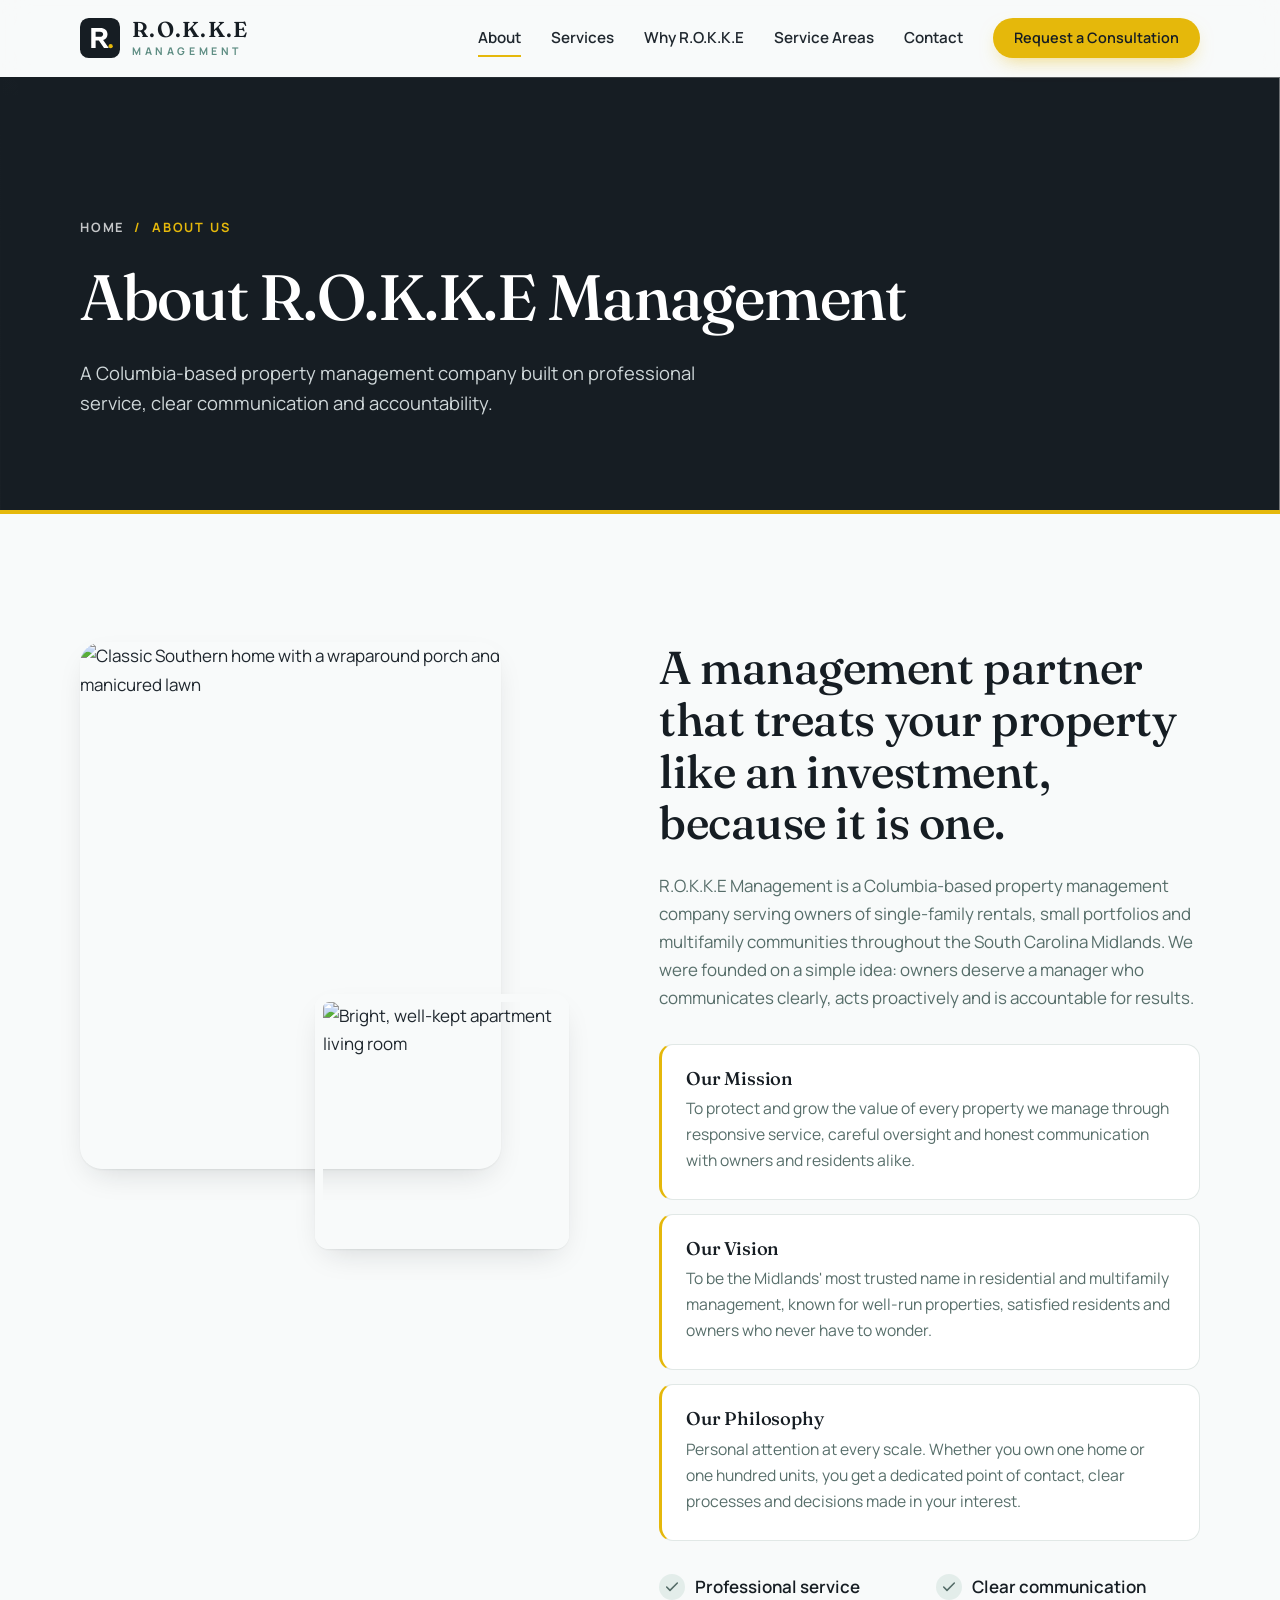
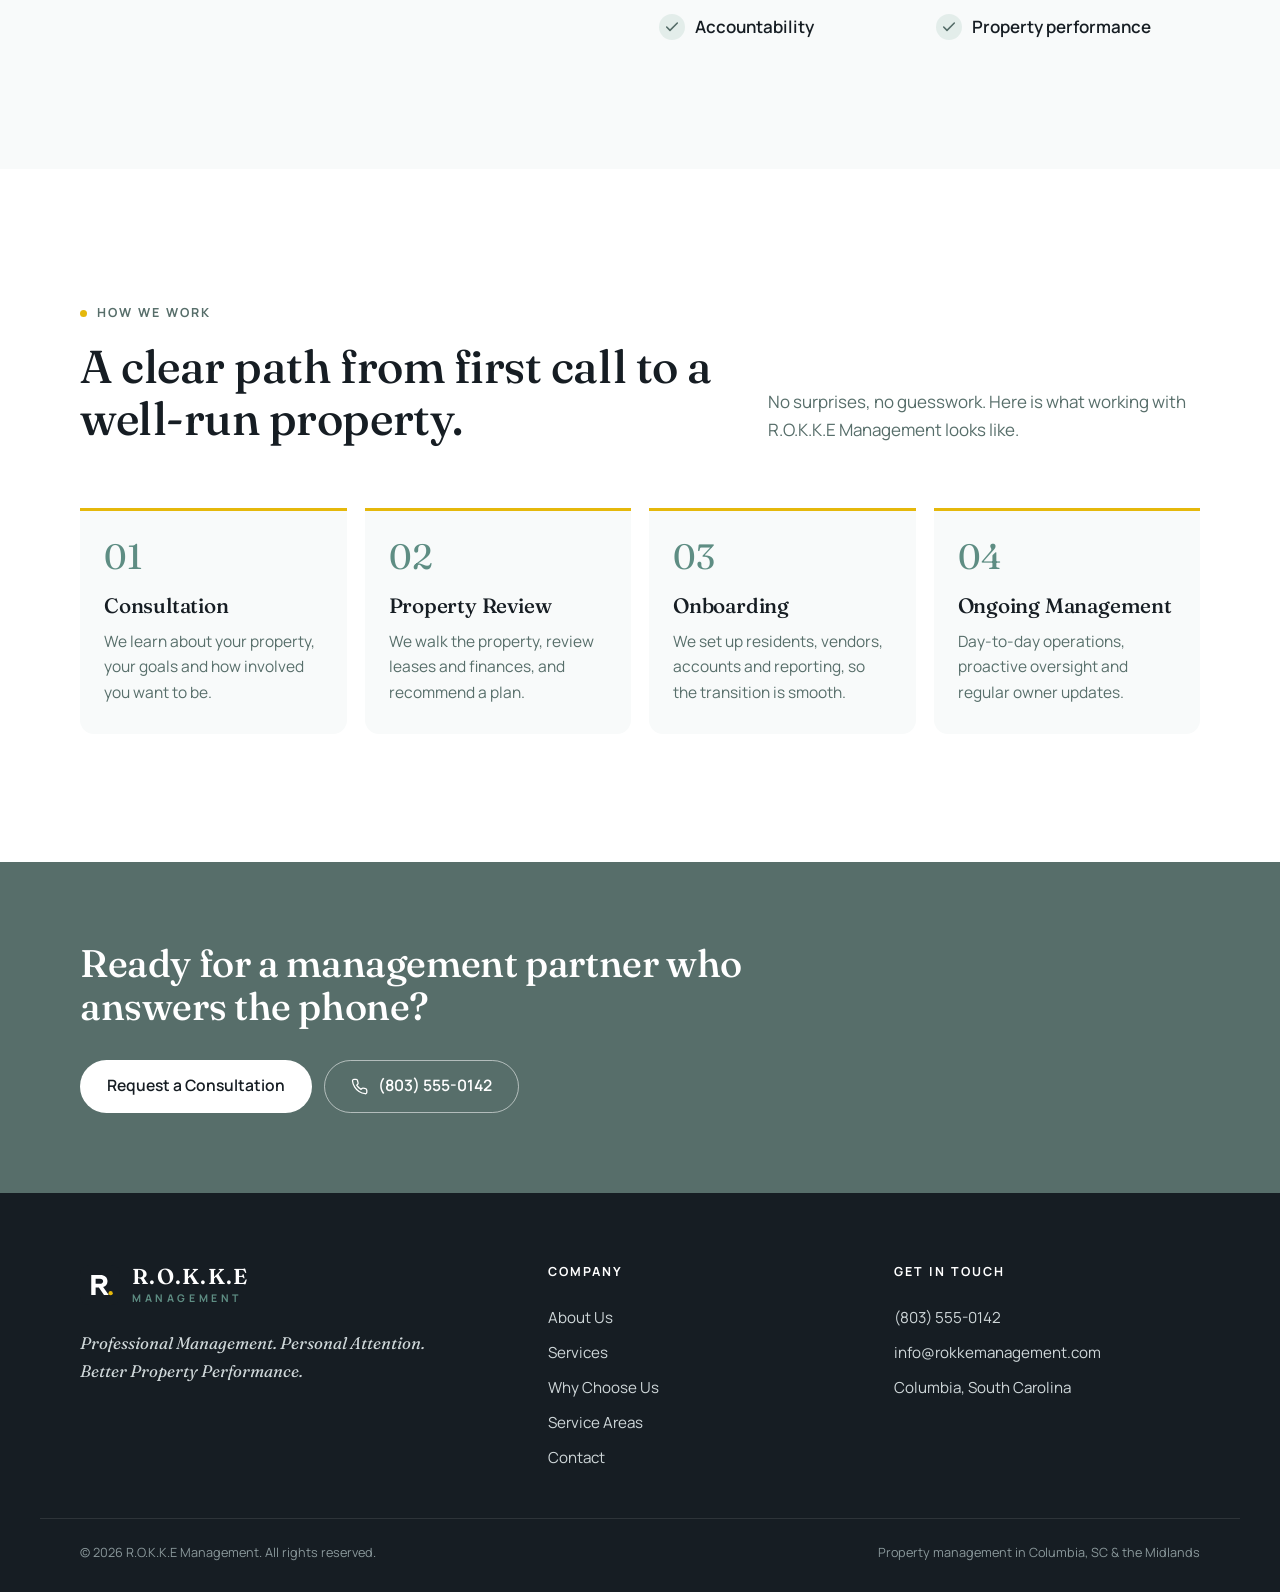
==== about.html @ ea4ce312 "first commit" ====
<!doctype html>
<html lang="en">
<head>
  <meta charset="utf-8">
  <meta name="viewport" content="width=device-width, initial-scale=1">

  <!-- ===== SEO ===== -->
  <title>About Us | R.O.K.K.E Management, Columbia SC Property Management</title>
  <meta name="description" content="Meet R.O.K.K.E Management, a Columbia, SC property management company committed to professional service, clear communication, accountability and property performance.">
  <link rel="canonical" href="https://www.rokkemanagement.com/about.html">
  <meta name="robots" content="index, follow">
  <meta name="theme-color" content="#161d23">
  <meta name="geo.region" content="US-SC">
  <meta name="geo.placename" content="Columbia, South Carolina">

  <meta property="og:type" content="website">
  <meta property="og:site_name" content="R.O.K.K.E Management">
  <meta property="og:title" content="About Us">
  <meta property="og:description" content="Meet R.O.K.K.E Management, a Columbia, SC property management company committed to professional service, clear communication, accountability and property performance.">
  <meta property="og:url" content="https://www.rokkemanagement.com/about.html">
  <meta property="og:image" content="https://images.unsplash.com/photo-1574362848149-11496d93a7c7?w=1200&h=630&fit=crop&q=80">
  <meta name="twitter:card" content="summary_large_image">

  <link rel="icon" href="assets/logo-mark.svg" type="image/svg+xml">
  <!-- Fonts -->
  <link rel="preconnect" href="https://fonts.googleapis.com">
  <link rel="preconnect" href="https://fonts.gstatic.com" crossorigin>
  <link rel="preconnect" href="https://images.unsplash.com">
  <link href="https://fonts.googleapis.com/css2?family=Fraunces:opsz,wght@9..144,400;9..144,500;9..144,600&family=Manrope:wght@400;500;600;700&display=swap" rel="stylesheet">

  <link rel="stylesheet" href="css/styles.css">
  <script>document.documentElement.classList.add("js");</script>


  <!-- ===== Google Analytics 4 =====
       Replace G-XXXXXXXXXX with your Measurement ID. Nothing loads until you do. -->
  <script>
    window.ROKKE_GA_ID = "G-XXXXXXXXXX";
    (function (id) {
      if (!id || id.indexOf("XXXX") !== -1) return;
      var s = document.createElement("script");
      s.async = true;
      s.src = "https://www.googletagmanager.com/gtag/js?id=" + id;
      document.head.appendChild(s);
      window.dataLayer = window.dataLayer || [];
      window.gtag = function () { dataLayer.push(arguments); };
      gtag("js", new Date());
      gtag("config", id);
    })(window.ROKKE_GA_ID);
  </script>
</head>
<body>
  <a class="skip-link" href="#main">Skip to content</a>
</head>
<body>
  <a class="skip-link" href="#main">Skip to content</a>

  <!-- Icon sprite -->
  <svg width="0" height="0" style="position:absolute" aria-hidden="true">
    <defs>
      <symbol id="i-building" viewBox="0 0 24 24"><path d="M4 21V5l8-2v18M12 7l8 3v11M2 21h20M7 8h2M7 12h2M7 16h2M15 13h2M15 17h2"/></symbol>
      <symbol id="i-key" viewBox="0 0 24 24"><circle cx="8" cy="15" r="4"/><path d="m11 12 9-9M17 6l3 3M14 9l2 2"/></symbol>
      <symbol id="i-dollar" viewBox="0 0 24 24"><path d="M12 2v20M17 6H9.5a3.5 3.5 0 0 0 0 7h5a3.5 3.5 0 0 1 0 7H6"/></symbol>
      <symbol id="i-doc" viewBox="0 0 24 24"><path d="M14 2H6a2 2 0 0 0-2 2v16a2 2 0 0 0 2 2h12a2 2 0 0 0 2-2V8z"/><path d="M14 2v6h6M8 13h8M8 17h5"/></symbol>
      <symbol id="i-search" viewBox="0 0 24 24"><circle cx="11" cy="11" r="7"/><path d="m21 21-4.3-4.3"/></symbol>
      <symbol id="i-wrench" viewBox="0 0 24 24"><path d="M14.7 6.3a4 4 0 0 0 5 5L21 13a6 6 0 0 1-8 1L6 21a2 2 0 0 1-3-3l7-7a6 6 0 0 1 1-8l1.7 1.3a4 4 0 0 0 1 2Z"/></symbol>
      <symbol id="i-users" viewBox="0 0 24 24"><circle cx="9" cy="8" r="4"/><path d="M2 21a7 7 0 0 1 14 0M16 4a4 4 0 0 1 0 8M22 21a7 7 0 0 0-4-6.3"/></symbol>
      <symbol id="i-chart" viewBox="0 0 24 24"><path d="M3 3v18h18M7 15l4-4 3 3 6-6"/></symbol>
      <symbol id="i-shield" viewBox="0 0 24 24"><path d="M12 22s8-4 8-10V5l-8-3-8 3v7c0 6 8 10 8 10Z"/><path d="m9 12 2 2 4-4"/></symbol>
      <symbol id="i-phone" viewBox="0 0 24 24"><path d="M22 16.9v3a2 2 0 0 1-2.2 2 19.8 19.8 0 0 1-8.6-3.1 19.5 19.5 0 0 1-6-6A19.8 19.8 0 0 1 2.1 4.2 2 2 0 0 1 4.1 2h3a2 2 0 0 1 2 1.7c.1 1 .4 1.9.7 2.8a2 2 0 0 1-.5 2.1L8 9.9a16 16 0 0 0 6 6l1.3-1.3a2 2 0 0 1 2.1-.4c.9.3 1.8.6 2.8.7a2 2 0 0 1 1.7 2Z"/></symbol>
      <symbol id="i-mail" viewBox="0 0 24 24"><rect x="2" y="4" width="20" height="16" rx="2"/><path d="m22 6-10 7L2 6"/></symbol>
      <symbol id="i-pin" viewBox="0 0 24 24"><path d="M20 10c0 6-8 12-8 12s-8-6-8-12a8 8 0 0 1 16 0Z"/><circle cx="12" cy="10" r="3"/></symbol>
      <symbol id="i-arrow" viewBox="0 0 24 24"><path d="M5 12h14M13 6l6 6-6 6"/></symbol>
      <symbol id="i-check" viewBox="0 0 24 24"><path d="M20 6 9 17l-5-5"/></symbol>
      <symbol id="i-fb" viewBox="0 0 24 24"><path d="M18 2h-3a5 5 0 0 0-5 5v3H7v4h3v8h4v-8h3l1-4h-4V7a1 1 0 0 1 1-1h3z"/></symbol>
      <symbol id="i-ig" viewBox="0 0 24 24"><rect x="2" y="2" width="20" height="20" rx="5"/><circle cx="12" cy="12" r="4"/><path d="M17.5 6.5h.01"/></symbol>
      <symbol id="i-in" viewBox="0 0 24 24"><path d="M16 8a6 6 0 0 1 6 6v7h-4v-7a2 2 0 0 0-4 0v7h-4v-7a6 6 0 0 1 6-6zM2 9h4v12H2z"/><circle cx="4" cy="4" r="2"/></symbol>
    </defs>
  </svg>

  <!-- ===== Header ===== -->
  <header class="site-header" id="top">
    <div class="container header-inner">
      <a href="index.html" class="brand" aria-label="R.O.K.K.E Management home">
        <img src="assets/logo-mark.svg" alt="" width="40" height="40">
        <span class="brand-text">
          <span class="brand-name">R.O.K.K.E</span>
          <span class="brand-sub">Management</span>
        </span>
      </a>

      <button class="nav-toggle" aria-expanded="false" aria-controls="site-nav" aria-label="Open menu">
        <span></span><span></span>
      </button>

      <nav class="site-nav" id="site-nav" aria-label="Main">
        <a href="about.html" aria-current="page">About</a>
        <a href="services.html">Services</a>
        <a href="why-rokke.html">Why R.O.K.K.E</a>
        <a href="service-areas.html">Service Areas</a>
        <a href="contact.html">Contact</a>
        <a href="contact.html" class="btn btn-primary btn-sm">Request a Consultation</a>
      </nav>
    </div>
  </header>

  <main id="main">
    <!-- ===== Page banner ===== -->
    <section class="page-hero">
      <img class="page-hero-bg" src="https://images.unsplash.com/photo-1570129477492-45c003edd2be?w=1800&q=75&auto=format&fit=crop" alt="" width="1800" height="900" fetchpriority="high">
      <div class="container page-hero-inner">
        <nav class="crumbs" aria-label="Breadcrumb"><a href="index.html">Home</a><span aria-hidden="true">/</span><span aria-current="page">About Us</span></nav>
        <h1>About R.O.K.K.E Management</h1>
        <p>A Columbia-based property management company built on professional service, clear communication and accountability.</p>
      </div>
    </section>

    <!-- ===== About ===== -->
    <section class="section about" id="about" aria-labelledby="about-title">
      <div class="container about-grid">
        <div class="about-media reveal">
          <img
            src="https://images.unsplash.com/photo-1570129477492-45c003edd2be?w=900&q=80&auto=format&fit=crop"
            alt="Classic Southern home with a wraparound porch and manicured lawn"
            width="900" height="600" loading="lazy">
          <img class="about-inset"
            src="https://images.unsplash.com/photo-1522708323590-d24dbb6b0267?w=600&q=75&auto=format&fit=crop"
            alt="Bright, well-kept apartment living room"
            width="600" height="400" loading="lazy">
        </div>

        <div class="about-copy">
          <h2 id="about-title" class="reveal">A management partner that treats your property like an investment, because it is one.</h2>
          <p class="reveal">
            R.O.K.K.E Management is a Columbia-based property management company serving owners of
            single-family rentals, small portfolios and multifamily communities throughout the
            South Carolina Midlands. We were founded on a simple idea: owners deserve a manager who
            communicates clearly, acts proactively and is accountable for results.
          </p>

          <div class="pillars">
            <article class="pillar reveal">
              <h3>Our Mission</h3>
              <p>To protect and grow the value of every property we manage through responsive service, careful oversight and honest communication with owners and residents alike.</p>
            </article>
            <article class="pillar reveal">
              <h3>Our Vision</h3>
              <p>To be the Midlands' most trusted name in residential and multifamily management, known for well-run properties, satisfied residents and owners who never have to wonder.</p>
            </article>
            <article class="pillar reveal">
              <h3>Our Philosophy</h3>
              <p>Personal attention at every scale. Whether you own one home or one hundred units, you get a dedicated point of contact, clear processes and decisions made in your interest.</p>
            </article>
          </div>

          <ul class="commitments reveal" aria-label="Our commitments">
            <li><svg class="ic"><use href="#i-check"/></svg>Professional service</li>
            <li><svg class="ic"><use href="#i-check"/></svg>Clear communication</li>
            <li><svg class="ic"><use href="#i-check"/></svg>Accountability</li>
            <li><svg class="ic"><use href="#i-check"/></svg>Property performance</li>
          </ul>
        </div>
      </div>
    </section>

    <!-- ===== How we work ===== -->
    <section class="section process" aria-labelledby="process-title">
      <div class="container">
        <header class="section-head">
          <div>
            <p class="eyebrow reveal">How We Work</p>
            <h2 id="process-title" class="reveal">A clear path from first call to a well-run property.</h2>
          </div>
          <p class="section-intro reveal">No surprises, no guesswork. Here is what working with R.O.K.K.E Management looks like.</p>
        </header>
        <ol class="steps">
          <li class="reveal"><span class="num">01</span><h3>Consultation</h3><p>We learn about your property, your goals and how involved you want to be.</p></li>
          <li class="reveal"><span class="num">02</span><h3>Property Review</h3><p>We walk the property, review leases and finances, and recommend a plan.</p></li>
          <li class="reveal"><span class="num">03</span><h3>Onboarding</h3><p>We set up residents, vendors, accounts and reporting, so the transition is smooth.</p></li>
          <li class="reveal"><span class="num">04</span><h3>Ongoing Management</h3><p>Day-to-day operations, proactive oversight and regular owner updates.</p></li>
        </ol>
      </div>
    </section>

    <!-- ===== CTA band ===== -->
    <section class="cta-band" aria-label="Request a consultation">
      <div class="container cta-inner reveal">
        <h2>Ready for a management partner who answers the phone?</h2>
        <div class="cta-actions">
          <a href="contact.html" class="btn btn-light">Request a Consultation</a>
          <a href="tel:+18035550142" class="btn btn-outline-light"><svg class="ic"><use href="#i-phone"/></svg> (803) 555-0142</a>
        </div>
      </div>
    </section>
  </main>

  <!-- ===== Footer ===== -->
  <footer class="site-footer">
    <div class="container footer-grid">
      <div class="footer-brand">
        <a href="index.html" class="brand brand--light" aria-label="Back to top">
          <img src="assets/logo-mark.svg" alt="" width="40" height="40">
          <span class="brand-text">
            <span class="brand-name">R.O.K.K.E</span>
            <span class="brand-sub">Management</span>
          </span>
        </a>
        <p>Professional Management. Personal Attention. Better Property Performance.</p>
      </div>
      <nav class="footer-nav" aria-label="Footer">
        <h4>Company</h4>
        <a href="about.html">About Us</a>
        <a href="services.html">Services</a>
        <a href="why-rokke.html">Why Choose Us</a>
        <a href="service-areas.html">Service Areas</a>
        <a href="contact.html">Contact</a>
      </nav>
      <div class="footer-contact">
        <h4>Get in touch</h4>
        <a href="tel:+18035550142">(803) 555-0142</a>
        <a href="mailto:info@rokkemanagement.com">info@rokkemanagement.com</a>
        <span>Columbia, South Carolina</span>
      </div>
    </div>
    <div class="container footer-bottom">
      <small>&copy; <span id="year">2026</span> R.O.K.K.E Management. All rights reserved.</small>
      <small>Property management in Columbia, SC &amp; the Midlands</small>
    </div>
  </footer>

  <script src="js/main.js" defer></script>
</body>
</html>
---- css/styles.css ----
/* ==========================================================================
   R.O.K.K.E Management — styles
   Brand tokens live in :root. Change colors/fonts here and they apply everywhere.
   ========================================================================== */

:root {
  /* Brand colors */
  /* ---- PALETTE: swap these values to re-theme the whole site ----
     Brand palette: #161d23 · #576e6a · #5e8d83 · #ffffff · #e5b80b */
  --charcoal: #161d23;      /* dark sections, headings, footer */
  --charcoal-2: #212b33;
  --ink: #1f272e;           /* body text */
  --muted: #576e6a;         /* secondary text (slate green) */
  --brand: #5e8d83;         /* sage teal: icons, highlights, borders */
  --brand-deep: #576e6a;    /* slate green: small accent text, links, CTA band */
  --accent: #e5b80b;        /* gold: primary buttons, accents on dark */
  --accent-deep: #cfa508;   /* gold button hover */
  --tint: #e3edea;          /* light teal tint */
  --tint-pale: #f1f6f5;     /* pale teal section backgrounds */
  --white: #ffffff;
  --paper: #f8fafa;         /* page background */
  --line: #e1e8e6;          /* borders */
  --on-dark: #cfd7d9;       /* text on charcoal */
  --on-dark-muted: #8a989b;

  /* Type */
  --font-display: "Fraunces", Georgia, "Times New Roman", serif;
  --font-body: "Manrope", system-ui, -apple-system, "Segoe UI", sans-serif;

  /* Layout */
  --container: 1200px;
  --gutter: clamp(16px, 4vw, 40px);
  --radius: 14px;
  --radius-lg: 22px;
  --shadow: 0 1px 2px rgba(22, 29, 35, .06), 0 12px 32px -12px rgba(22, 29, 35, .18);
  --header-h: 76px;
}

/* ---------- Base ---------- */
*, *::before, *::after { box-sizing: border-box; }
html { scroll-behavior: smooth; scroll-padding-top: calc(var(--header-h) + 8px); -webkit-text-size-adjust: 100%; }
body {
  margin: 0;
  font-family: var(--font-body);
  font-size: 17px;
  line-height: 1.65;
  color: var(--ink);
  background: var(--paper);
  -webkit-font-smoothing: antialiased;
  overflow-x: hidden;
}
img { max-width: 100%; height: auto; display: block; }
a { color: inherit; }
h1, h2, h3, h4 { font-family: var(--font-display); font-weight: 500; color: var(--charcoal); line-height: 1.12; margin: 0 0 .5em; letter-spacing: -0.01em; }
h2 { font-size: clamp(2rem, 3.6vw, 3rem); }
h3 { font-size: 1.3rem; line-height: 1.25; }
p { margin: 0 0 1.1em; }
:focus-visible { outline: 3px solid var(--brand); outline-offset: 3px; border-radius: 4px; }

.container { width: 100%; max-width: var(--container); margin: 0 auto; padding: 0 var(--gutter); }
.section { padding: clamp(72px, 10vw, 128px) 0; }

.skip-link { position: absolute; left: -999px; top: 8px; background: var(--charcoal); color: #fff; padding: 10px 16px; border-radius: 8px; z-index: 100; }
.skip-link:focus { left: 8px; }

.ic { width: 1.1em; height: 1.1em; fill: none; stroke: currentColor; stroke-width: 1.8; stroke-linecap: round; stroke-linejoin: round; flex: none; }
.ic-lg { width: 30px; height: 30px; stroke-width: 1.5; }

.eyebrow {
  display: inline-flex; align-items: center; gap: 10px;
  font-size: .78rem; font-weight: 700; letter-spacing: .16em; text-transform: uppercase;
  color: var(--brand-deep); margin-bottom: 1.1rem;
}
.eyebrow::before { content: ""; width: 7px; height: 7px; border-radius: 50%; background: var(--accent); }
.eyebrow--light { color: var(--accent); }

/* ---------- Buttons ---------- */
.btn {
  display: inline-flex; align-items: center; justify-content: center; gap: 10px;
  font: 600 .98rem/1 var(--font-body);
  padding: 17px 26px; border-radius: 999px; border: 1.5px solid transparent;
  text-decoration: none; cursor: pointer; transition: background .2s, color .2s, border-color .2s, transform .2s, box-shadow .2s;
  white-space: nowrap;
}
.btn .ic { transition: transform .2s; }
.btn:hover .ic { transform: translateX(3px); }
.btn-primary { background: var(--accent); color: var(--charcoal); box-shadow: 0 8px 20px -8px rgba(229, 184, 11, .6); }
.btn-primary:hover { background: var(--accent-deep); transform: translateY(-1px); }
.btn-ghost { border-color: var(--charcoal); color: var(--charcoal); }
.btn-ghost:hover { background: var(--charcoal); color: #fff; }
.btn-light { background: #fff; color: var(--charcoal); }
.btn-light:hover { background: var(--tint); }
.btn-outline-light { border-color: rgba(255,255,255,.55); color: #fff; }
.btn-outline-light:hover { background: rgba(255,255,255,.12); border-color: #fff; }
.btn-sm { padding: 12px 20px; font-size: .9rem; }
.btn-block { width: 100%; }

.text-link { display: inline-flex; align-items: center; gap: 8px; font-weight: 700; color: var(--brand-deep); text-decoration: none; }
.text-link:hover .ic { transform: translateX(3px); }
.text-link .ic { transition: transform .2s; }

/* ---------- Header ---------- */
.site-header {
  position: sticky; top: 0; z-index: 50;
  background: rgba(248, 250, 250, .86);
  backdrop-filter: saturate(160%) blur(14px);
  -webkit-backdrop-filter: saturate(160%) blur(14px);
  border-bottom: 1px solid transparent;
  transition: border-color .3s, box-shadow .3s;
}
.site-header.is-scrolled { border-color: var(--line); box-shadow: 0 6px 24px -18px rgba(22,29,35,.4); }
.header-inner { display: flex; align-items: center; justify-content: space-between; height: var(--header-h); }

.brand { display: inline-flex; align-items: center; gap: 12px; text-decoration: none; }
.brand-text { display: flex; flex-direction: column; line-height: 1; }
.brand-name { font-family: var(--font-display); font-weight: 600; font-size: 1.35rem; letter-spacing: .06em; color: var(--charcoal); }
.brand-sub { font-size: .66rem; font-weight: 700; letter-spacing: .34em; text-transform: uppercase; color: var(--brand); margin-top: 5px; }
.brand--light .brand-name { color: #fff; }

.site-nav { display: flex; align-items: center; gap: 30px; }
.site-nav a[aria-current="page"] { color: var(--brand-deep); }
.site-nav a:not(.btn) { text-decoration: none; font-weight: 600; font-size: .95rem; color: var(--ink); position: relative; }
.site-nav a:not(.btn)::after { content: ""; position: absolute; left: 0; right: 0; bottom: -6px; height: 2px; background: var(--accent); transform: scaleX(0); transform-origin: left; transition: transform .25s; }
.site-nav a:not(.btn):hover::after, .site-nav a[aria-current="page"]::after { transform: scaleX(1); }

.nav-toggle { display: none; width: 44px; height: 44px; border: 0; background: none; cursor: pointer; position: relative; }
.nav-toggle span { position: absolute; left: 11px; right: 11px; height: 2px; background: var(--charcoal); border-radius: 2px; transition: transform .25s, top .25s; }
.nav-toggle span:first-child { top: 17px; }
.nav-toggle span:last-child { top: 25px; }
.nav-toggle[aria-expanded="true"] span:first-child { top: 21px; transform: rotate(45deg); }
.nav-toggle[aria-expanded="true"] span:last-child { top: 21px; transform: rotate(-45deg); }

/* ---------- Hero ---------- */
.hero { padding: clamp(40px, 6vw, 80px) 0 0; position: relative; }
.hero::before {
  content: ""; position: absolute; inset: 0 0 auto auto; width: 46%; height: 78%;
  background: var(--tint-pale); border-bottom-left-radius: 160px; z-index: -1;
}
.hero-grid { display: grid; grid-template-columns: 1.08fr .92fr; gap: clamp(32px, 6vw, 80px); align-items: center; }
.hero h1 { font-size: clamp(2.5rem, 5.4vw, 4.4rem); line-height: 1.04; letter-spacing: -0.025em; margin-bottom: 1.6rem; }
.hero h1 em { font-style: italic; color: var(--brand); font-weight: 400; }
.hero-lede { font-size: 1.12rem; color: var(--muted); max-width: 34em; margin-bottom: 2rem; }
.hero-actions { display: flex; flex-wrap: wrap; gap: 14px; margin-bottom: 2.2rem; }
.hero-points { list-style: none; padding: 0; margin: 0; display: flex; flex-wrap: wrap; gap: 8px 22px; font-weight: 600; font-size: .92rem; color: var(--charcoal); }
.hero-points li { display: inline-flex; align-items: center; gap: 8px; }
.hero-points li::before { content: ""; width: 6px; height: 6px; border-radius: 50%; background: var(--accent); }

.hero-media { position: relative; }
.hero-photo { margin: 0; border-radius: var(--radius-lg); overflow: hidden; aspect-ratio: 4 / 5; box-shadow: var(--shadow); }
.hero-photo img { width: 100%; height: 100%; object-fit: cover; }
.hero-card {
  position: absolute; left: -36px; bottom: 40px;
  display: flex; align-items: center; gap: 14px;
  background: #fff; padding: 16px 22px; border-radius: var(--radius); box-shadow: var(--shadow);
  font-size: .9rem; line-height: 1.35;
}
.hero-card strong { display: block; color: var(--charcoal); }
.hero-card span:not(.dot) { color: var(--muted); }
.hero-card .dot { width: 10px; height: 10px; border-radius: 50%; background: var(--brand); box-shadow: 0 0 0 5px rgba(94,141,131,.2); flex: none; }

.overview {
  list-style: none; margin: clamp(48px, 7vw, 88px) 0 0; padding: 26px 0;
  display: grid; grid-template-columns: repeat(4, 1fr); gap: 20px;
  border-top: 1px solid var(--line); border-bottom: 1px solid var(--line);
}
.overview li { display: flex; align-items: center; gap: 12px; font-weight: 600; color: var(--charcoal); font-size: .95rem; }
.overview .ic { width: 22px; height: 22px; color: var(--brand); }

/* ---------- About ---------- */
.about-grid { display: grid; grid-template-columns: .95fr 1.05fr; gap: clamp(40px, 7vw, 96px); align-items: start; }
.about-media { position: relative; padding-bottom: 80px; position: sticky; top: calc(var(--header-h) + 24px); }
.about-media > img:first-child { border-radius: var(--radius-lg); aspect-ratio: 4 / 5; object-fit: cover; width: 86%; box-shadow: var(--shadow); }
.about-inset { position: absolute; right: 0; bottom: 0; width: 52%; aspect-ratio: 1; object-fit: cover; border-radius: var(--radius); border: 8px solid var(--paper); box-shadow: var(--shadow); }
.about-copy > p { color: var(--muted); font-size: 1.06rem; }

.pillars { display: grid; gap: 14px; margin: 2rem 0; }
.pillar { background: #fff; border: 1px solid var(--line); border-radius: var(--radius); padding: 22px 24px 8px; border-left: 3px solid var(--accent); }
.pillar h3 { font-size: 1.15rem; margin-bottom: .35em; }
.pillar p { color: var(--muted); font-size: .98rem; }

.commitments { list-style: none; padding: 0; margin: 0; display: grid; grid-template-columns: 1fr 1fr; gap: 12px; }
.commitments li { display: flex; align-items: center; gap: 10px; font-weight: 600; color: var(--charcoal); }
.commitments .ic { width: 26px; height: 26px; padding: 5px; border-radius: 50%; background: var(--tint); color: var(--brand-deep); stroke-width: 2.4; }

/* ---------- Services ---------- */
.services { background: var(--white); }
.section-head { display: grid; grid-template-columns: 1.2fr .8fr; gap: 40px; align-items: end; margin-bottom: clamp(40px, 5vw, 64px); }
.section-head h2 { margin: 0; max-width: 16em; }
.section-intro { color: var(--muted); margin: 0; }

.service-grid { display: grid; grid-template-columns: repeat(3, 1fr); gap: 18px; }
.service-card {
  position: relative; background: var(--paper); border: 1px solid var(--line); border-radius: var(--radius);
  padding: 30px 28px 26px; transition: transform .25s, box-shadow .25s, border-color .25s;
}
.service-card:hover { transform: translateY(-4px); box-shadow: var(--shadow); border-color: transparent; }
.service-card .ic-lg { color: var(--brand); margin-bottom: 22px; }
.service-card h3 { margin-bottom: .55em; }
.service-card p { color: var(--muted); font-size: .97rem; margin: 0; }
.service-card .num { position: absolute; top: 24px; right: 26px; font-family: var(--font-display); font-size: .95rem; color: #b8c6c3; }

.service-card--feature {
  grid-column: span 2; grid-row: span 2;
  background: var(--charcoal); border-color: var(--charcoal); color: var(--on-dark);
  display: flex; flex-direction: column; justify-content: flex-end; min-height: 280px;
}
.service-card--feature h3 { color: #fff; font-size: 1.75rem; }
.service-card--feature p { color: var(--on-dark); max-width: 36em; margin-bottom: 1.4em; }
.service-card--feature .ic-lg { color: var(--accent); }
.service-card--feature .num { color: rgba(255,255,255,.4); }
.service-card--feature .text-link { color: var(--accent); }

/* ---------- Why ---------- */
.why { background: var(--charcoal); color: var(--on-dark); position: relative; overflow: hidden; }
.why::after {
  content: "R"; position: absolute; right: -40px; bottom: -180px;
  font-family: var(--font-display); font-size: 620px; line-height: 1; color: rgba(255,255,255,.025); pointer-events: none;
}
.why-grid { display: grid; grid-template-columns: .85fr 1.15fr; gap: clamp(40px, 7vw, 96px); align-items: start; position: relative; z-index: 1; }
.why-head { position: sticky; top: calc(var(--header-h) + 32px); }
.why h2 { color: #fff; }
.why-head p { margin-bottom: 2rem; }
.why-list { list-style: none; margin: 0; padding: 0; counter-reset: why; }
.why-list li {
  counter-increment: why; display: grid; grid-template-columns: 56px 1fr; column-gap: 12px;
  padding: 26px 0; border-top: 1px solid rgba(255,255,255,.1);
}
.why-list li:last-child { border-bottom: 1px solid rgba(255,255,255,.1); }
.why-list li::before { content: counter(why, decimal-leading-zero); grid-row: span 2; font-family: var(--font-display); color: var(--accent); font-size: 1.05rem; padding-top: 3px; }
.why-list h3 { color: #fff; font-size: 1.35rem; margin-bottom: .3em; }
.why-list p { margin: 0; }

/* ---------- Areas ---------- */
.areas-grid { display: grid; grid-template-columns: 1fr 1fr; gap: clamp(40px, 7vw, 96px); align-items: center; }
.areas-media { position: relative; }
.areas-media img { border-radius: var(--radius-lg); aspect-ratio: 5 / 4; object-fit: cover; width: 100%; box-shadow: var(--shadow); }
.areas-badge {
  position: absolute; right: -20px; top: 28px; display: flex; align-items: center; gap: 12px;
  background: var(--accent); color: var(--charcoal); padding: 16px 20px; border-radius: var(--radius); line-height: 1.3; font-size: .9rem; box-shadow: var(--shadow);
}
.areas-badge .ic { width: 26px; height: 26px; }
.areas-copy > p { color: var(--muted); font-size: 1.06rem; }
.area-list { list-style: none; padding: 0; margin: 1.6rem 0 0; display: flex; flex-wrap: wrap; gap: 10px; }
.area-list li { padding: 10px 18px; border-radius: 999px; background: #fff; border: 1px solid var(--line); font-weight: 600; font-size: .94rem; color: var(--charcoal); }
.area-list li.is-primary { background: var(--charcoal); border-color: var(--charcoal); color: #fff; }

/* ---------- CTA band ---------- */
.cta-band { background: var(--brand-deep); color: #fff; padding: clamp(48px, 7vw, 80px) 0; }
.cta-inner { display: flex; align-items: center; justify-content: space-between; gap: 32px; flex-wrap: wrap; }
.cta-inner h2 { color: #fff; margin: 0; font-size: clamp(1.7rem, 3vw, 2.4rem); max-width: 18em; }
.cta-actions { display: flex; gap: 12px; flex-wrap: wrap; }

/* ---------- Contact ---------- */
.contact { background: var(--tint-pale); }
.contact-grid { display: grid; grid-template-columns: .8fr 1.2fr; gap: clamp(40px, 6vw, 80px); align-items: start; }
.contact-info > p { color: var(--muted); font-size: 1.06rem; }
.contact-list { list-style: none; padding: 0; margin: 2rem 0; display: grid; gap: 18px; }
.contact-list li { display: flex; align-items: center; gap: 16px; }
.contact-ic { width: 48px; height: 48px; display: grid; place-items: center; border-radius: 50%; background: #fff; color: var(--brand); box-shadow: 0 4px 14px -8px rgba(22,29,35,.3); flex: none; }
.contact-ic .ic { width: 20px; height: 20px; }
.contact-list small { display: block; font-size: .75rem; letter-spacing: .12em; text-transform: uppercase; color: var(--muted); font-weight: 700; }
.contact-list a, .contact-list span { font-weight: 600; color: var(--charcoal); text-decoration: none; overflow-wrap: anywhere; }
.contact-list a:hover { color: var(--brand-deep); }

.social { display: flex; gap: 10px; }
.social a { width: 44px; height: 44px; display: grid; place-items: center; border-radius: 50%; border: 1.5px solid var(--charcoal); color: var(--charcoal); transition: background .2s, color .2s; }
.social a:hover { background: var(--charcoal); color: #fff; }

.contact-form { background: #fff; border-radius: var(--radius-lg); padding: clamp(24px, 4vw, 44px); box-shadow: var(--shadow); }
.form-title { font-size: 1.6rem; margin-bottom: 1.2rem; }
.field-row { display: grid; grid-template-columns: 1fr 1fr; gap: 16px; }
.field { margin: 0 0 18px; display: flex; flex-direction: column; gap: 7px; min-width: 0; }
fieldset.field { border: 0; padding: 0; }
.field label, .field legend { font-size: .88rem; font-weight: 700; color: var(--charcoal); padding: 0; }
.field label span { color: var(--brand-deep); }
.field legend { margin-bottom: 10px; }
.field input, .field select, .field textarea {
  font: inherit; font-size: 1rem; color: var(--ink); width: 100%;
  padding: 13px 15px; border: 1.5px solid var(--line); border-radius: 10px; background: var(--paper);
  transition: border-color .2s, box-shadow .2s, background .2s;
}
.field select { appearance: none; background-image: url("data:image/svg+xml,%3Csvg xmlns='http://www.w3.org/2000/svg' width='12' height='8' fill='none' stroke='%23161d23' stroke-width='1.8'%3E%3Cpath d='m1 1.5 5 5 5-5'/%3E%3C/svg%3E"); background-repeat: no-repeat; background-position: right 15px center; padding-right: 40px; }
.field input:focus, .field select:focus, .field textarea:focus { outline: none; border-color: var(--brand); background: #fff; box-shadow: 0 0 0 4px rgba(94,141,131,.18); }
.field.has-error input, .field.has-error select { border-color: #c0392b; }
.field textarea { resize: vertical; }
.checks { display: grid; grid-template-columns: 1fr 1fr; gap: 10px 16px; }
.checks label { display: flex; align-items: center; gap: 10px; font-weight: 500; font-size: .94rem; color: var(--ink); cursor: pointer; }
.checks input { width: 18px; height: 18px; accent-color: var(--brand); flex: none; padding: 0; }
.hp { position: absolute; left: -9999px; }
.form-status { margin: 14px 0 0; font-weight: 600; font-size: .95rem; min-height: 1px; }
.form-status.is-error { color: #b0302a; }
.form-status.is-success { color: #1f7a4d; }
.form-note { font-size: .82rem; color: var(--muted); margin: 8px 0 0; text-align: center; }

/* ---------- Footer ---------- */
.site-footer { background: var(--charcoal); color: var(--on-dark); padding: 72px 0 28px; font-size: .95rem; }
.footer-grid { display: grid; grid-template-columns: 1.4fr 1fr 1fr; gap: 40px; padding-bottom: 48px; border-bottom: 1px solid rgba(255,255,255,.1); }
.footer-brand p { margin-top: 18px; max-width: 22em; font-family: var(--font-display); font-style: italic; font-size: 1.05rem; color: var(--on-dark); }
.site-footer h4 { color: #fff; font-family: var(--font-body); font-size: .78rem; font-weight: 700; letter-spacing: .16em; text-transform: uppercase; margin-bottom: 16px; }
.footer-nav, .footer-contact { display: flex; flex-direction: column; gap: 10px; }
.site-footer a { text-decoration: none; overflow-wrap: anywhere; }
.site-footer a:hover { color: var(--accent); }
.footer-bottom { display: flex; justify-content: space-between; flex-wrap: wrap; gap: 10px; padding-top: 24px; color: var(--on-dark-muted); }

/* ---------- Page banner (inner pages) ---------- */
.page-hero { position: relative; overflow: hidden; background: var(--charcoal); color: var(--on-dark); padding: clamp(72px, 11vw, 140px) 0 clamp(56px, 8vw, 96px); isolation: isolate; }
.page-hero-bg { position: absolute; inset: 0; width: 100%; height: 100%; object-fit: cover; z-index: -2; }
.page-hero::before { content: ""; position: absolute; inset: 0; z-index: -1;
  background: linear-gradient(100deg, var(--charcoal) 0%, rgba(22,29,35,.88) 45%, rgba(22,29,35,.45) 100%); }
.page-hero::after { content: ""; position: absolute; left: 0; right: 0; bottom: 0; height: 4px; background: var(--accent); }
.page-hero h1 { color: #fff; font-size: clamp(2.4rem, 5vw, 4rem); letter-spacing: -0.02em; max-width: 14em; margin-bottom: .4em; }
.page-hero p { font-size: 1.15rem; max-width: 34em; margin: 0; color: var(--on-dark); }
.crumbs { display: flex; gap: 10px; font-size: .8rem; font-weight: 700; letter-spacing: .14em; text-transform: uppercase; margin-bottom: 1.4rem; color: var(--accent); }
.crumbs a { text-decoration: none; color: #fff; opacity: .75; }
.crumbs a:hover { opacity: 1; }

/* ---------- Home: explore cards ---------- */
.explore { background: var(--white); }
.explore-grid { display: grid; grid-template-columns: repeat(4, 1fr); gap: 18px; }
.explore-card { display: flex; flex-direction: column; text-decoration: none; background: var(--paper); border: 1px solid var(--line); border-radius: var(--radius); overflow: hidden; transition: transform .25s, box-shadow .25s; }
.explore-card:hover { transform: translateY(-4px); box-shadow: var(--shadow); }
.explore-card img { aspect-ratio: 4 / 3; object-fit: cover; width: 100%; transition: transform .5s; }
.explore-card:hover img { transform: scale(1.04); }
.explore-card > div { padding: 22px 22px 24px; display: flex; flex-direction: column; flex: 1; }
.explore-card .num { font-family: var(--font-display); color: var(--brand); font-size: .95rem; margin-bottom: 6px; }
.explore-card p { color: var(--muted); font-size: .95rem; flex: 1; }

/* ---------- About: process steps ---------- */
.process { background: var(--white); }
.steps { list-style: none; margin: 0; padding: 0; display: grid; grid-template-columns: repeat(4, 1fr); gap: 18px; }
.steps li { padding: 28px 24px; border-top: 3px solid var(--accent); background: var(--paper); border-radius: 0 0 var(--radius) var(--radius); }
.steps .num { display: block; font-family: var(--font-display); font-size: 2.2rem; color: var(--brand); line-height: 1; margin-bottom: 18px; }
.steps p { color: var(--muted); font-size: .97rem; margin: 0; }

/* ---------- Services: property types ---------- */
.types { background: var(--tint-pale); }
.types-grid { display: grid; grid-template-columns: repeat(3, 1fr); gap: 18px; }
.type-card { background: #fff; border-radius: var(--radius); padding: 32px 28px; box-shadow: 0 4px 18px -12px rgba(22,29,35,.25); }
.type-card .ic-lg { color: var(--brand); margin-bottom: 20px; }
.type-card p { color: var(--muted); margin: 0; font-size: .97rem; }

@media (max-width: 1080px) {
  .explore-grid, .steps { grid-template-columns: repeat(2, 1fr); }
}
@media (max-width: 700px) {
  .explore-grid, .steps, .types-grid { grid-template-columns: 1fr; }
}

/* ---------- Reveal animation ---------- */
.js .reveal { opacity: 0; transform: translateY(18px); transition: opacity .7s ease, transform .7s cubic-bezier(.2,.7,.2,1); }
.js .reveal.is-visible { opacity: 1; transform: none; }
@media (prefers-reduced-motion: reduce) {
  html { scroll-behavior: auto; }
  .js .reveal { opacity: 1; transform: none; transition: none; }
  *, *::before, *::after { transition-duration: 0s !important; }
}

/* ---------- Responsive ---------- */
@media (max-width: 1080px) {
  .site-nav { gap: 22px; }
  .service-grid { grid-template-columns: repeat(2, 1fr); }
  .service-card--feature { grid-row: span 1; }
}

@media (max-width: 900px) {
  :root { --header-h: 68px; }
  .nav-toggle { display: block; }
  .site-nav {
    position: fixed; inset: var(--header-h) 0 auto 0;
    flex-direction: column; align-items: stretch; gap: 0;
    background: var(--paper); padding: 8px var(--gutter) 24px; border-bottom: 1px solid var(--line);
    box-shadow: 0 20px 30px -20px rgba(22,29,35,.3);
    transform: translateY(-8px); opacity: 0; visibility: hidden; transition: opacity .2s, transform .2s, visibility .2s;
  }
  .site-nav.is-open { transform: none; opacity: 1; visibility: visible; }
  .site-nav a:not(.btn) { padding: 15px 0; border-bottom: 1px solid var(--line); font-size: 1.05rem; }
  .site-nav a:not(.btn)::after { display: none; }
  .site-nav .btn { margin-top: 18px; }

  .hero::before { width: 100%; height: 52%; top: auto; bottom: 0; border-radius: 0; }
  .hero-grid, .about-grid, .why-grid, .areas-grid, .contact-grid, .section-head { grid-template-columns: 1fr; }
  .hero-photo { aspect-ratio: 4 / 3; }
  .hero-card { left: 16px; bottom: 16px; right: 16px; }
  .overview { grid-template-columns: 1fr 1fr; }
  .about-media, .why-head { position: relative; top: 0; }
  .about-media { padding-bottom: 56px; }
  .areas-badge { right: 16px; }
  .footer-grid { grid-template-columns: 1fr 1fr; }
  .footer-brand { grid-column: 1 / -1; }
}

@media (max-width: 600px) {
  body { font-size: 16px; }
  .brand-name { font-size: 1.2rem; }
  .hero-actions .btn { width: 100%; }
  .overview { grid-template-columns: 1fr; gap: 14px; }
  .service-grid { grid-template-columns: 1fr; }
  .service-card--feature { grid-column: auto; min-height: 0; }
  .commitments, .field-row, .checks { grid-template-columns: 1fr; }
  .field-row { gap: 0; }
  .cta-actions, .cta-actions .btn { width: 100%; }
  .footer-grid { grid-template-columns: 1fr; }
  .why::after { font-size: 380px; bottom: -100px; }
}
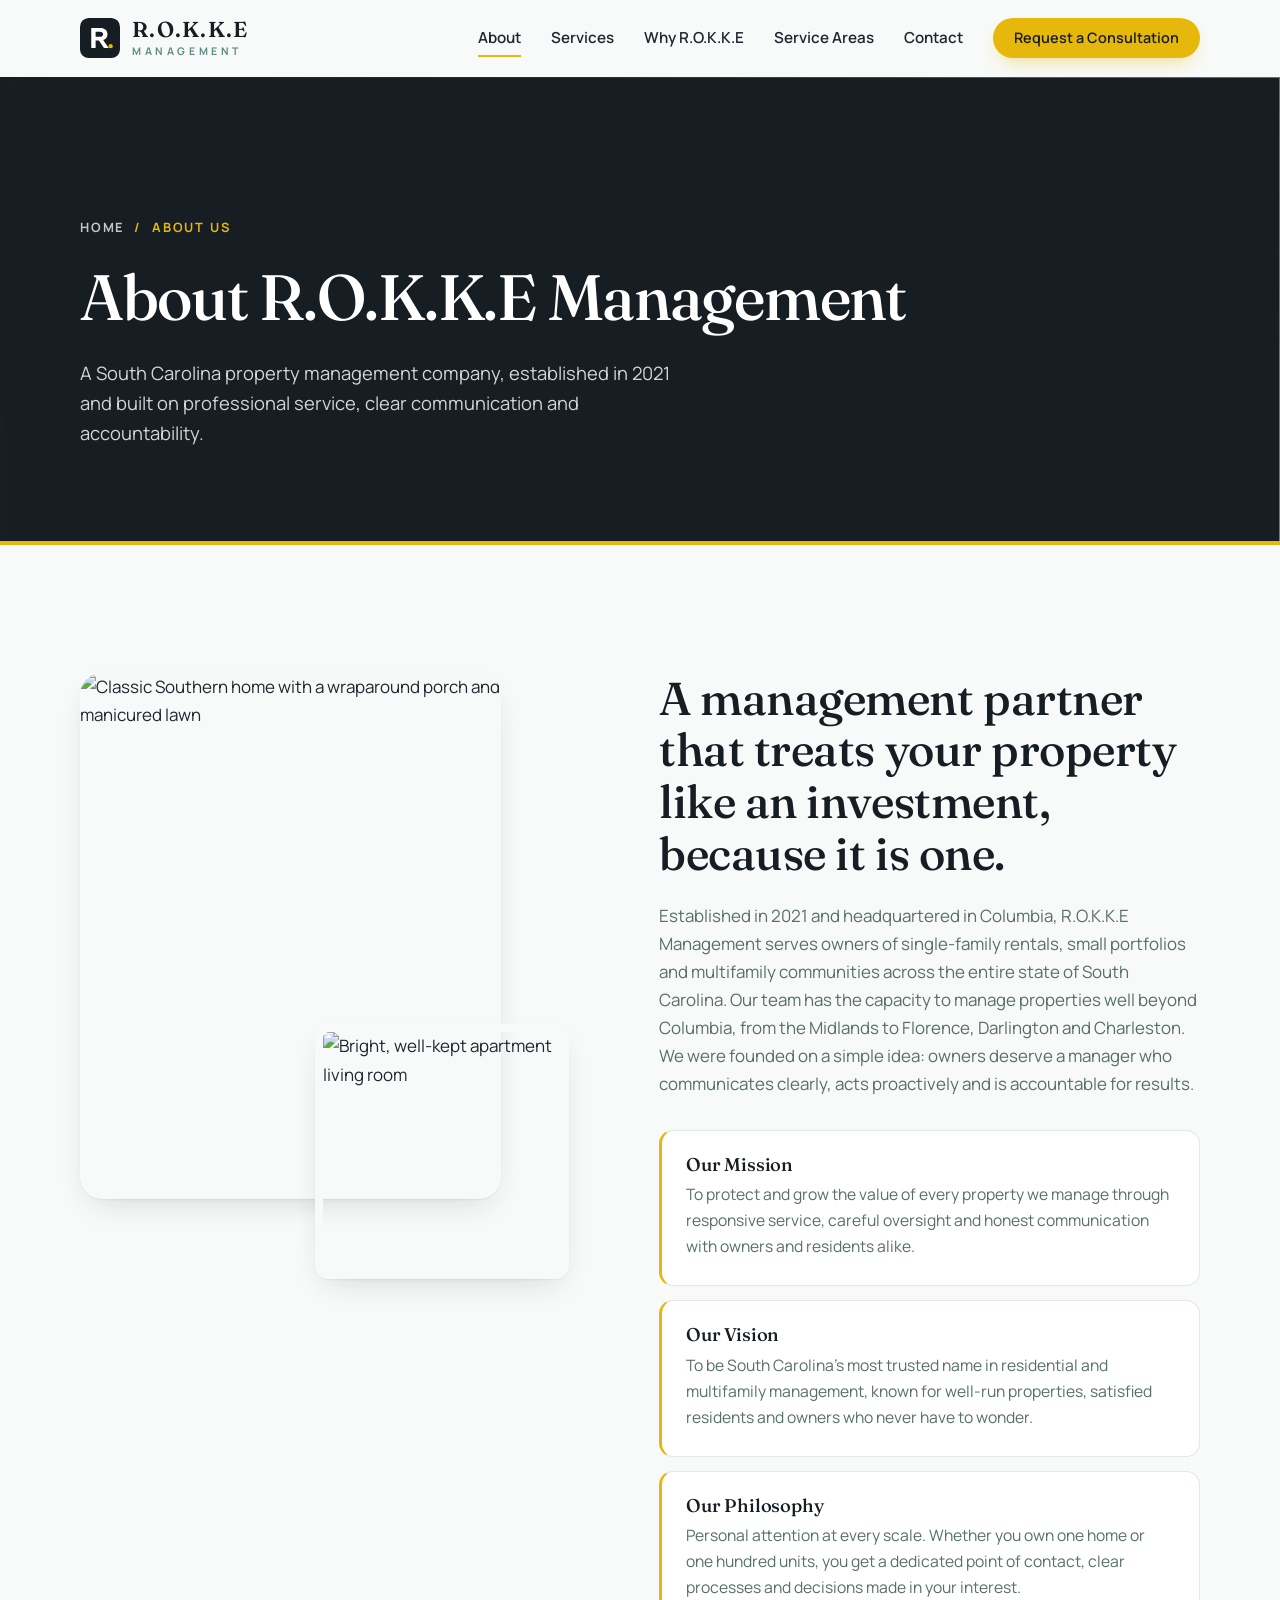
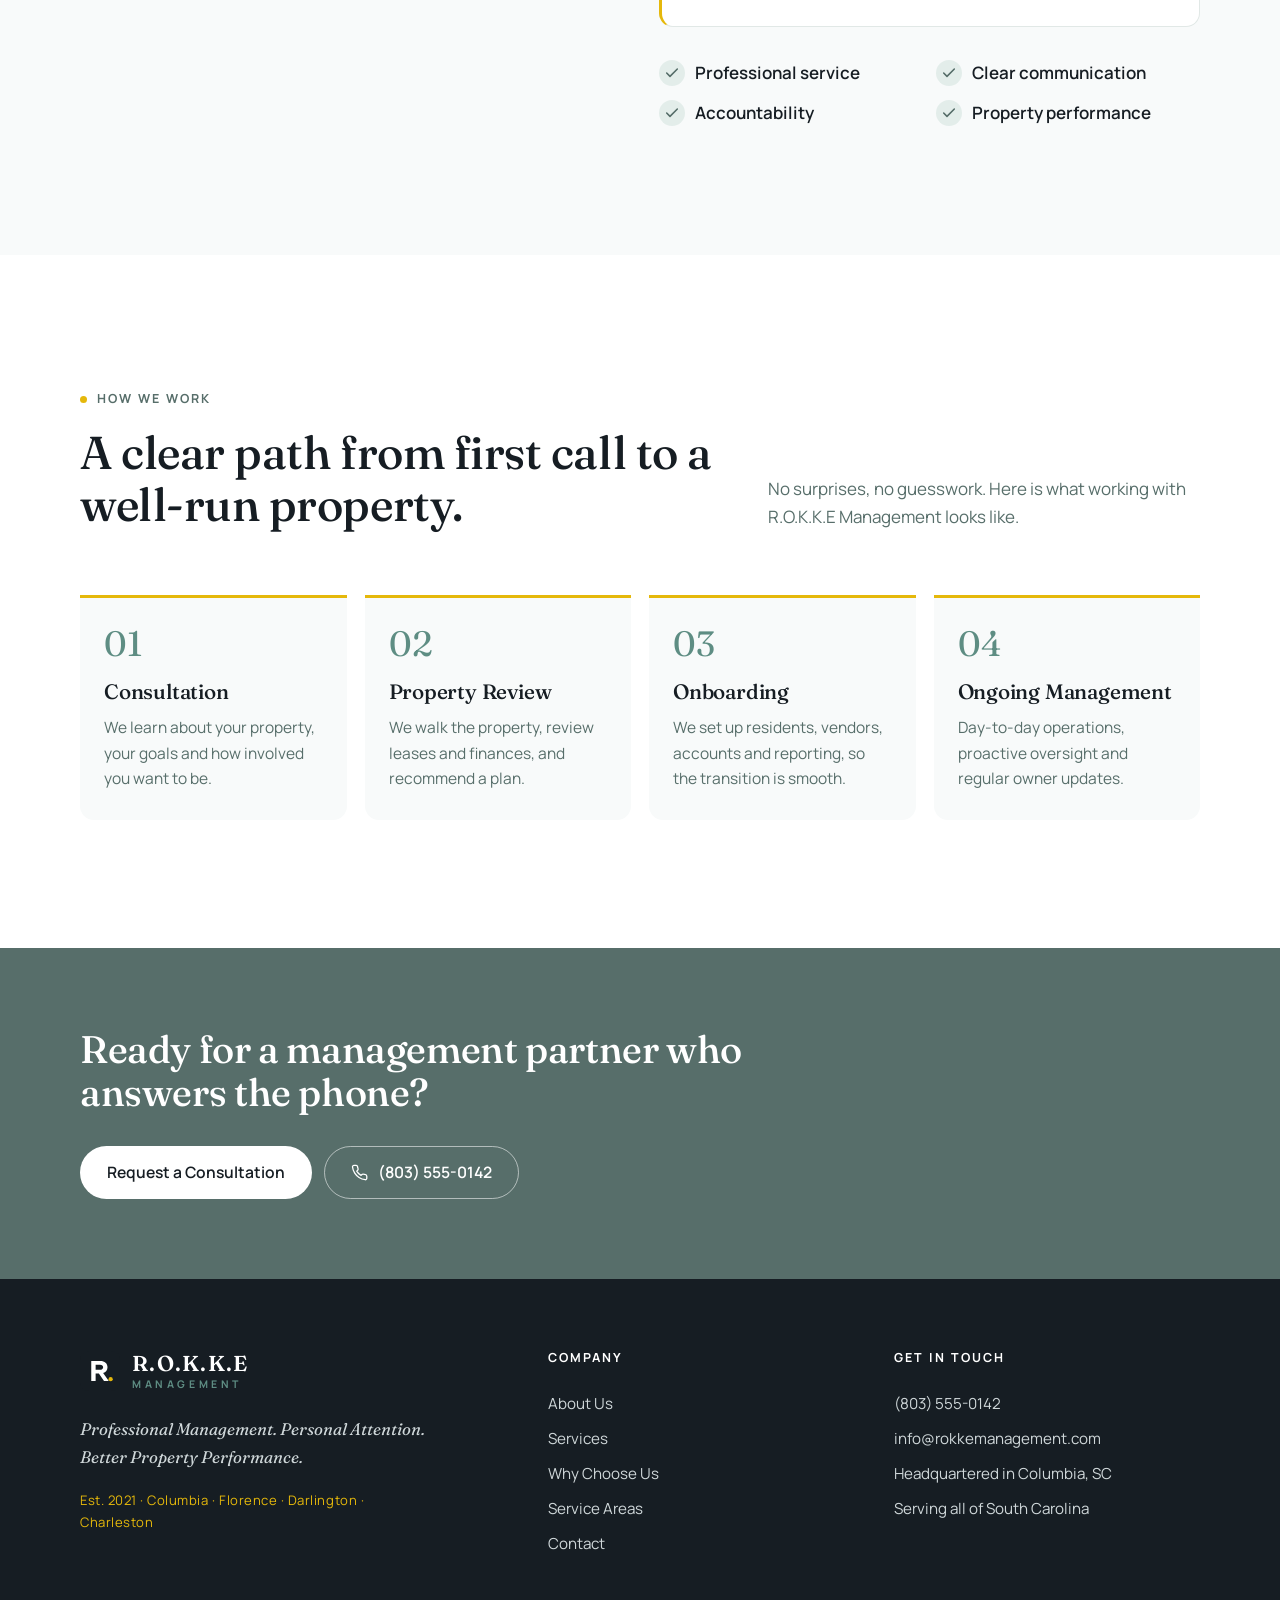
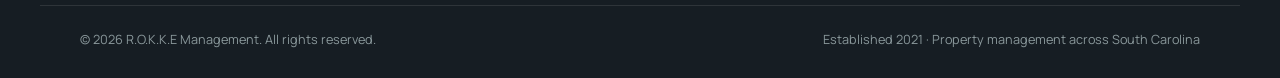
==== commit 53f42775: "change the services to other states also, not just columbia" ====
--- a/about.html
+++ b/about.html
@@ -5,18 +5,18 @@
   <meta name="viewport" content="width=device-width, initial-scale=1">
 
   <!-- ===== SEO ===== -->
-  <title>About Us | R.O.K.K.E Management, Columbia SC Property Management</title>
-  <meta name="description" content="Meet R.O.K.K.E Management, a Columbia, SC property management company committed to professional service, clear communication, accountability and property performance.">
+  <title>About Us | R.O.K.K.E Management, South Carolina Property Management</title>
+  <meta name="description" content="Meet R.O.K.K.E Management, a South Carolina property management company established in 2021 and committed to professional service, clear communication, accountability and property performance.">
   <link rel="canonical" href="https://www.rokkemanagement.com/about.html">
   <meta name="robots" content="index, follow">
   <meta name="theme-color" content="#161d23">
   <meta name="geo.region" content="US-SC">
-  <meta name="geo.placename" content="Columbia, South Carolina">
+  <meta name="geo.placename" content="South Carolina">
 
   <meta property="og:type" content="website">
   <meta property="og:site_name" content="R.O.K.K.E Management">
   <meta property="og:title" content="About Us">
-  <meta property="og:description" content="Meet R.O.K.K.E Management, a Columbia, SC property management company committed to professional service, clear communication, accountability and property performance.">
+  <meta property="og:description" content="Meet R.O.K.K.E Management, a South Carolina property management company established in 2021 and committed to professional service, clear communication, accountability and property performance.">
   <meta property="og:url" content="https://www.rokkemanagement.com/about.html">
   <meta property="og:image" content="https://images.unsplash.com/photo-1574362848149-11496d93a7c7?w=1200&h=630&fit=crop&q=80">
   <meta name="twitter:card" content="summary_large_image">
@@ -111,7 +111,7 @@
       <div class="container page-hero-inner">
         <nav class="crumbs" aria-label="Breadcrumb"><a href="index.html">Home</a><span aria-hidden="true">/</span><span aria-current="page">About Us</span></nav>
         <h1>About R.O.K.K.E Management</h1>
-        <p>A Columbia-based property management company built on professional service, clear communication and accountability.</p>
+        <p>A South Carolina property management company, established in 2021 and built on professional service, clear communication and accountability.</p>
       </div>
     </section>
 
@@ -132,9 +132,11 @@
         <div class="about-copy">
           <h2 id="about-title" class="reveal">A management partner that treats your property like an investment, because it is one.</h2>
           <p class="reveal">
-            R.O.K.K.E Management is a Columbia-based property management company serving owners of
-            single-family rentals, small portfolios and multifamily communities throughout the
-            South Carolina Midlands. We were founded on a simple idea: owners deserve a manager who
+            Established in 2021 and headquartered in Columbia, R.O.K.K.E Management serves owners of
+            single-family rentals, small portfolios and multifamily communities across the entire state of
+            South Carolina. Our team has the capacity to manage properties well beyond Columbia, from the
+            Midlands to Florence, Darlington and Charleston.
+            We were founded on a simple idea: owners deserve a manager who
             communicates clearly, acts proactively and is accountable for results.
           </p>
 
@@ -145,7 +147,7 @@
             </article>
             <article class="pillar reveal">
               <h3>Our Vision</h3>
-              <p>To be the Midlands' most trusted name in residential and multifamily management, known for well-run properties, satisfied residents and owners who never have to wonder.</p>
+              <p>To be South Carolina's most trusted name in residential and multifamily management, known for well-run properties, satisfied residents and owners who never have to wonder.</p>
             </article>
             <article class="pillar reveal">
               <h3>Our Philosophy</h3>
@@ -206,6 +208,7 @@
           </span>
         </a>
         <p>Professional Management. Personal Attention. Better Property Performance.</p>
+        <p class="footer-est">Est. 2021 · Columbia · Florence · Darlington · Charleston</p>
       </div>
       <nav class="footer-nav" aria-label="Footer">
         <h4>Company</h4>
@@ -219,12 +222,13 @@
         <h4>Get in touch</h4>
         <a href="tel:+18035550142">(803) 555-0142</a>
         <a href="mailto:info@rokkemanagement.com">info@rokkemanagement.com</a>
-        <span>Columbia, South Carolina</span>
+        <span>Headquartered in Columbia, SC</span>
+        <span>Serving all of South Carolina</span>
       </div>
     </div>
     <div class="container footer-bottom">
       <small>&copy; <span id="year">2026</span> R.O.K.K.E Management. All rights reserved.</small>
-      <small>Property management in Columbia, SC &amp; the Midlands</small>
+      <small>Established 2021 · Property management across South Carolina</small>
     </div>
   </footer>
 
--- a/css/styles.css
+++ b/css/styles.css
@@ -231,18 +231,38 @@
 .why-list p { margin: 0; }
 
 /* ---------- Areas ---------- */
-.areas-grid { display: grid; grid-template-columns: 1fr 1fr; gap: clamp(40px, 7vw, 96px); align-items: center; }
-.areas-media { position: relative; }
-.areas-media img { border-radius: var(--radius-lg); aspect-ratio: 5 / 4; object-fit: cover; width: 100%; box-shadow: var(--shadow); }
+.areas-grid { display: grid; grid-template-columns: 1fr 1fr; gap: clamp(40px, 7vw, 96px); align-items: start; }
+.areas-media { position: sticky; top: calc(var(--header-h) + 24px); }
+.area-gallery { margin: 0; }
+.area-photo { position: relative; }
+.area-photo img { border-radius: var(--radius-lg); aspect-ratio: 3 / 2; object-fit: cover; width: 100%; box-shadow: var(--shadow); background: var(--tint); transition: opacity .3s ease; }
+.area-photo img.is-fading { opacity: .25; }
 .areas-badge {
   position: absolute; right: -20px; top: 28px; display: flex; align-items: center; gap: 12px;
-  background: var(--accent); color: var(--charcoal); padding: 16px 20px; border-radius: var(--radius); line-height: 1.3; font-size: .9rem; box-shadow: var(--shadow);
+  background: var(--accent); color: var(--charcoal); padding: 14px 20px; border-radius: var(--radius); line-height: 1.3; font-size: .9rem; box-shadow: var(--shadow);
 }
 .areas-badge .ic { width: 26px; height: 26px; }
+.area-gallery figcaption { display: flex; flex-direction: column; gap: 2px; margin-top: 14px; }
+.area-gallery figcaption span { font-weight: 700; color: var(--charcoal); }
+.area-gallery figcaption small { font-size: .78rem; color: var(--muted); }
+.area-gallery figcaption small a { color: inherit; }
+.area-thumbs { display: flex; gap: 10px; margin-top: 14px; }
+.area-thumbs:empty { display: none; }
+.area-thumb { padding: 0; border: 2px solid transparent; border-radius: 10px; overflow: hidden; cursor: pointer; background: none; width: 110px; opacity: .6; transition: opacity .2s, border-color .2s; }
+.area-thumb img { width: 100%; aspect-ratio: 3 / 2; object-fit: cover; }
+.area-thumb:hover { opacity: 1; }
+.area-thumb.is-active { border-color: var(--accent); opacity: 1; }
 .areas-copy > p { color: var(--muted); font-size: 1.06rem; }
-.area-list { list-style: none; padding: 0; margin: 1.6rem 0 0; display: flex; flex-wrap: wrap; gap: 10px; }
-.area-list li { padding: 10px 18px; border-radius: 999px; background: #fff; border: 1px solid var(--line); font-weight: 600; font-size: .94rem; color: var(--charcoal); }
-.area-list li.is-primary { background: var(--charcoal); border-color: var(--charcoal); color: #fff; }
+.area-list { list-style: none; padding: 0; margin: .8rem 0 0; display: flex; flex-wrap: wrap; gap: 10px; }
+.region { margin-top: 1.4rem; padding-top: 1.2rem; border-top: 1px solid var(--line); }
+.region:first-of-type { border-top: 0; padding-top: 0; }
+.region-title { font-family: var(--font-body); font-size: .78rem; font-weight: 700; letter-spacing: .14em; text-transform: uppercase; color: var(--brand-deep); margin: 0 0 .7rem; display: flex; align-items: center; gap: 10px; }
+.region-title::before { content: ""; width: 7px; height: 7px; border-radius: 50%; background: var(--accent); }
+.region .area-list { margin: 0; }
+.area-hint { font-size: .9rem; font-weight: 700; color: var(--brand-deep) !important; margin: 1.4rem 0 0; }
+.area-chip { font: 600 .94rem/1 var(--font-body); padding: 12px 18px; border-radius: 999px; background: #fff; border: 1.5px solid var(--line); color: var(--charcoal); cursor: pointer; transition: background .2s, border-color .2s, color .2s; }
+.area-chip:hover { border-color: var(--brand); }
+.area-chip[aria-pressed="true"] { background: var(--charcoal); border-color: var(--charcoal); color: #fff; }
 
 /* ---------- CTA band ---------- */
 .cta-band { background: var(--brand-deep); color: #fff; padding: clamp(48px, 7vw, 80px) 0; }
@@ -295,6 +315,7 @@
 /* ---------- Footer ---------- */
 .site-footer { background: var(--charcoal); color: var(--on-dark); padding: 72px 0 28px; font-size: .95rem; }
 .footer-grid { display: grid; grid-template-columns: 1.4fr 1fr 1fr; gap: 40px; padding-bottom: 48px; border-bottom: 1px solid rgba(255,255,255,.1); }
+.footer-brand .footer-est { margin-top: 10px; font-family: var(--font-body); font-style: normal; font-size: .82rem; letter-spacing: .04em; color: var(--accent); }
 .footer-brand p { margin-top: 18px; max-width: 22em; font-family: var(--font-display); font-style: italic; font-size: 1.05rem; color: var(--on-dark); }
 .site-footer h4 { color: #fff; font-family: var(--font-body); font-size: .78rem; font-weight: 700; letter-spacing: .16em; text-transform: uppercase; margin-bottom: 16px; }
 .footer-nav, .footer-contact { display: flex; flex-direction: column; gap: 10px; }
@@ -382,7 +403,7 @@
   .hero-photo { aspect-ratio: 4 / 3; }
   .hero-card { left: 16px; bottom: 16px; right: 16px; }
   .overview { grid-template-columns: 1fr 1fr; }
-  .about-media, .why-head { position: relative; top: 0; }
+  .about-media, .why-head, .areas-media { position: relative; top: 0; }
   .about-media { padding-bottom: 56px; }
   .areas-badge { right: 16px; }
   .footer-grid { grid-template-columns: 1fr 1fr; }
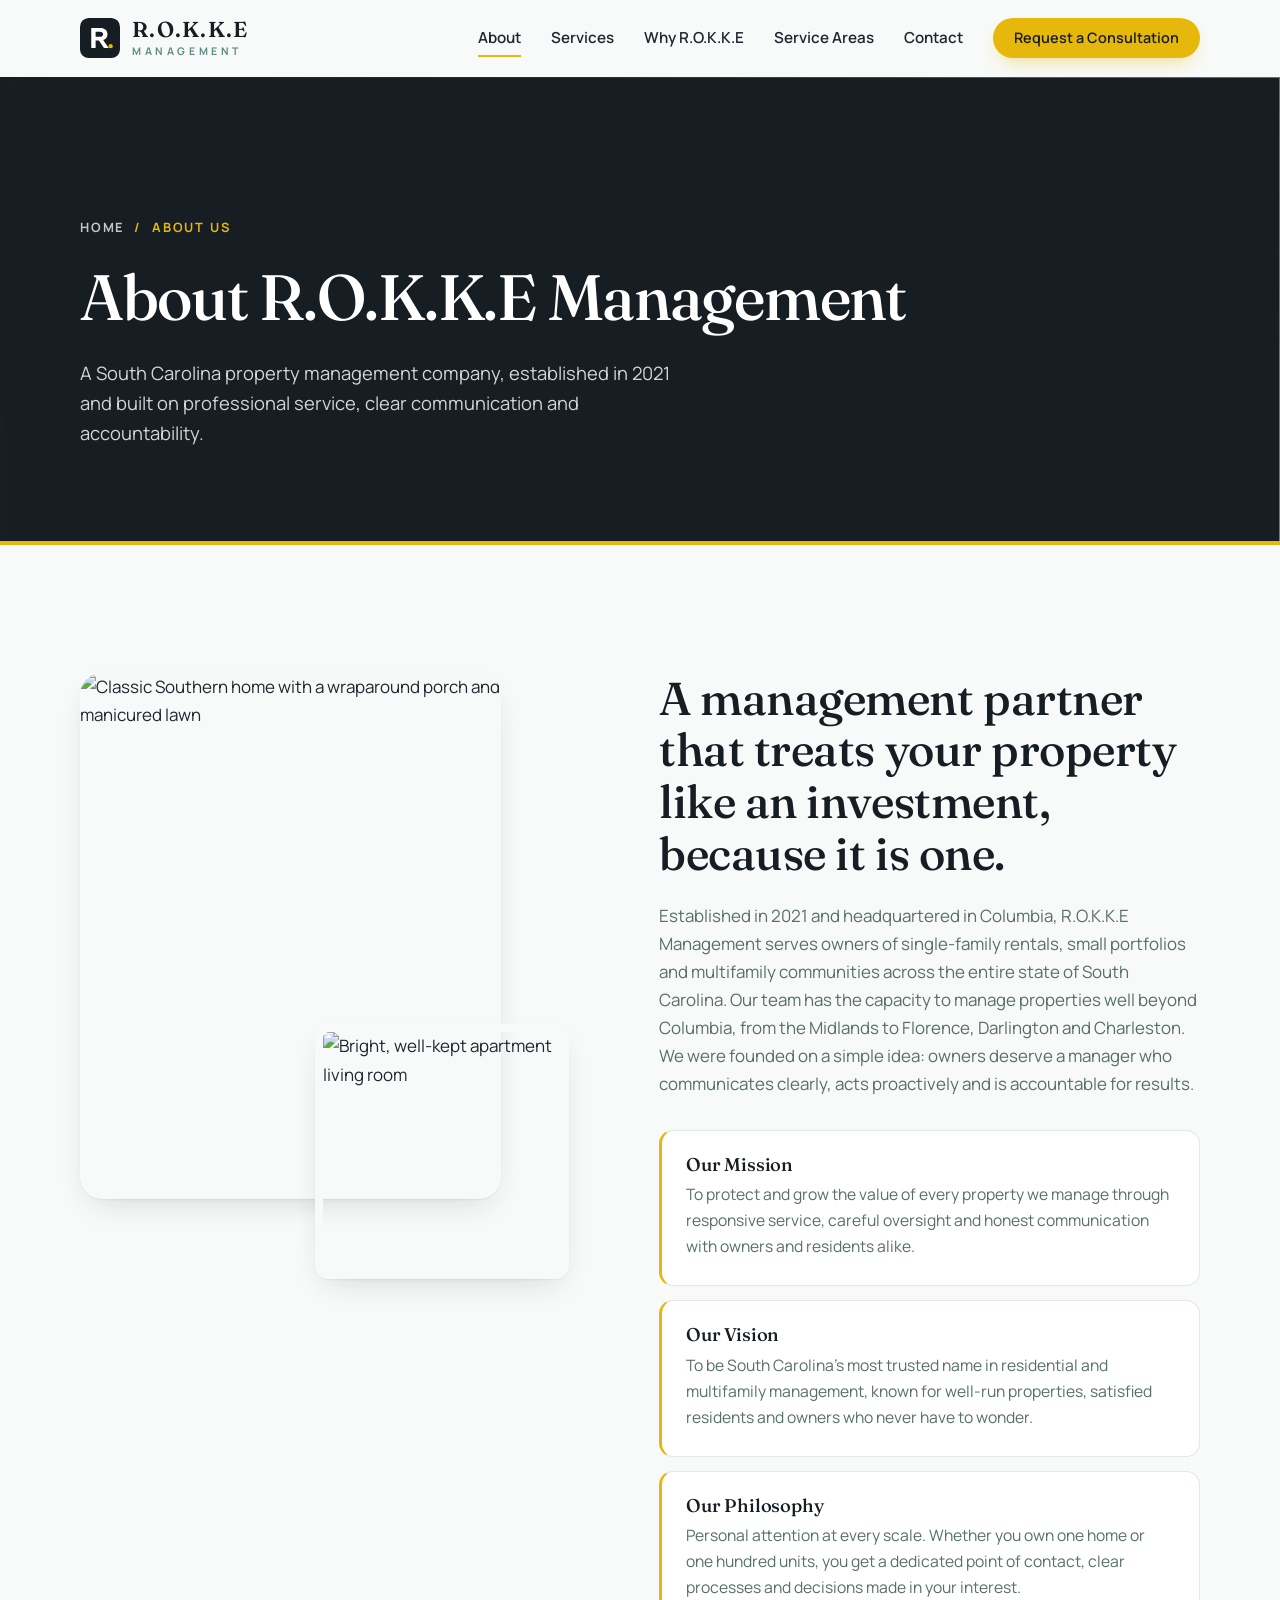
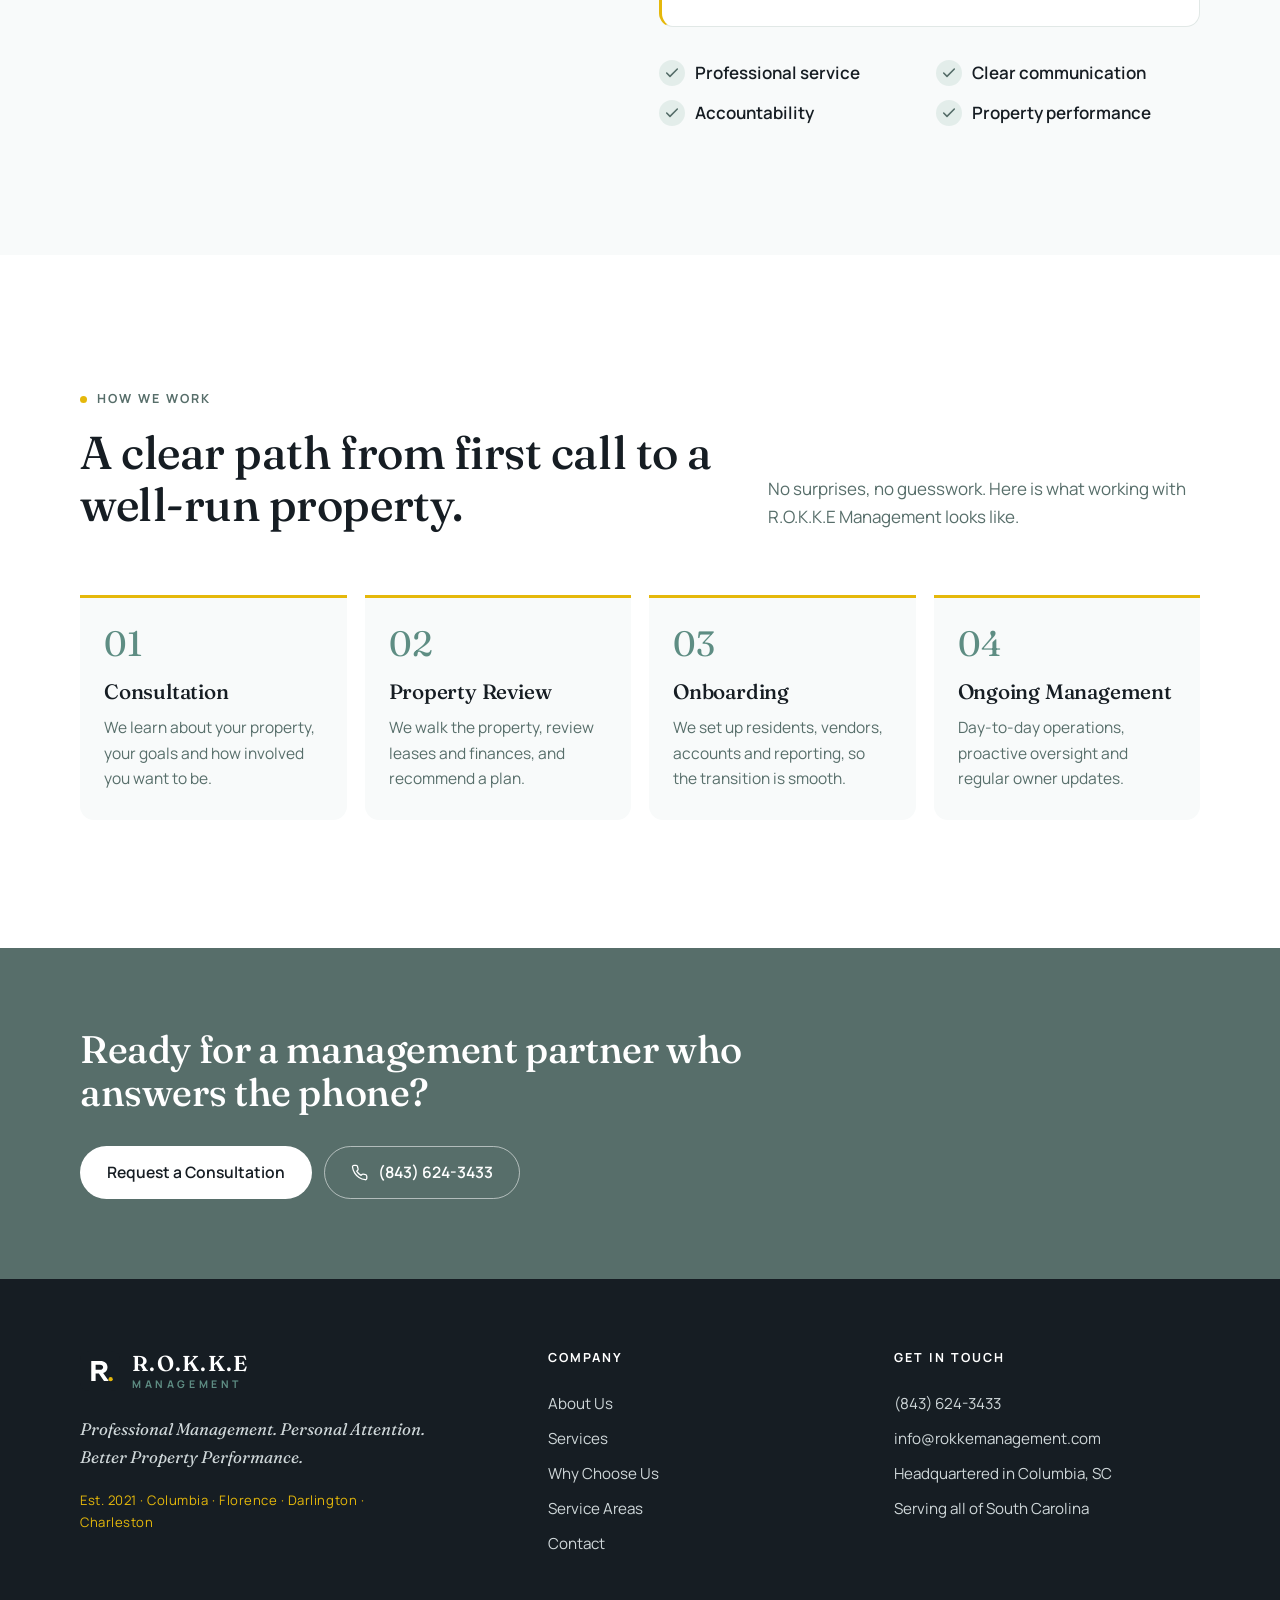
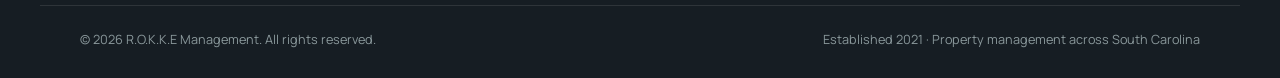
==== commit ef60c681: "change to ROKKE phone number" ====
--- a/about.html
+++ b/about.html
@@ -190,7 +190,7 @@
         <h2>Ready for a management partner who answers the phone?</h2>
         <div class="cta-actions">
           <a href="contact.html" class="btn btn-light">Request a Consultation</a>
-          <a href="tel:+18035550142" class="btn btn-outline-light"><svg class="ic"><use href="#i-phone"/></svg> (803) 555-0142</a>
+          <a href="tel:+18436243433" class="btn btn-outline-light"><svg class="ic"><use href="#i-phone"/></svg> (843) 624-3433</a>
         </div>
       </div>
     </section>
@@ -220,7 +220,7 @@
       </nav>
       <div class="footer-contact">
         <h4>Get in touch</h4>
-        <a href="tel:+18035550142">(803) 555-0142</a>
+        <a href="tel:+18436243433">(843) 624-3433</a>
         <a href="mailto:info@rokkemanagement.com">info@rokkemanagement.com</a>
         <span>Headquartered in Columbia, SC</span>
         <span>Serving all of South Carolina</span>
